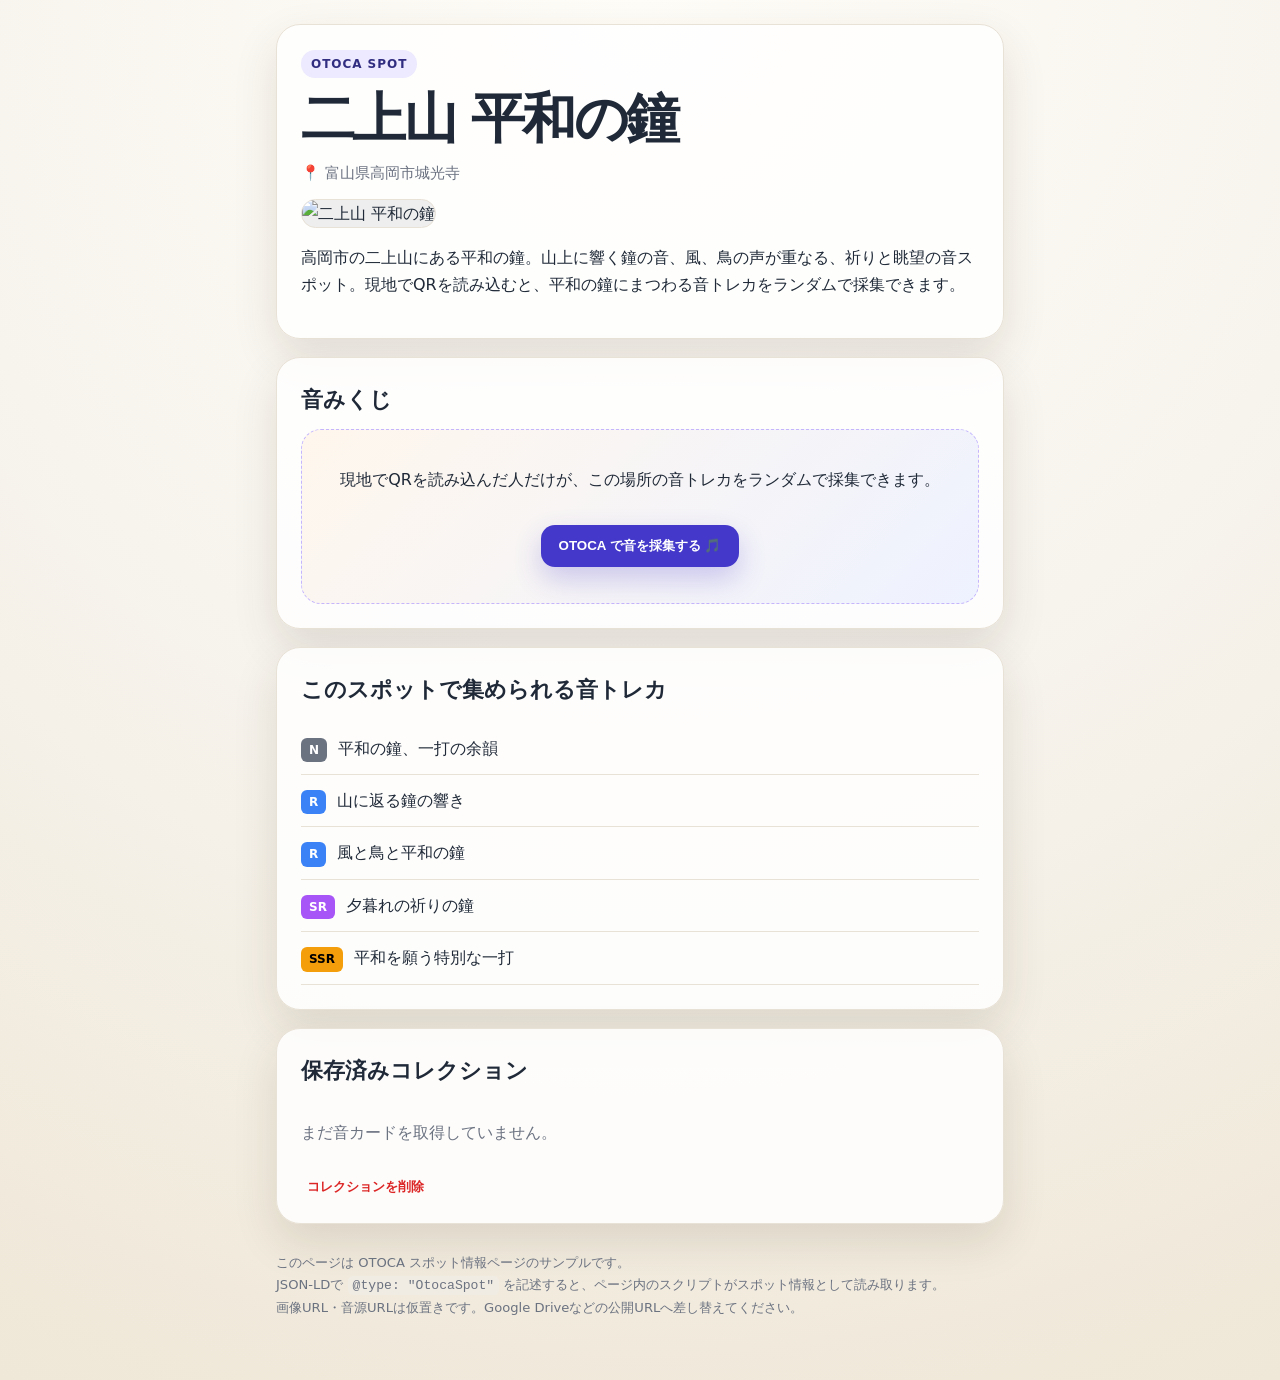
==== spots/heiwa-no-kane.html @ a10f3573 "Add files via upload" ====
<!DOCTYPE html>
<html lang="ja">
<head>
<meta charset="UTF-8">
<meta name="viewport" content="width=device-width, initial-scale=1.0">
<title>二上山 平和の鐘 — OTOCA Spot</title>
<link rel="stylesheet" href="../style.css">

<script type="application/ld+json">
{
  "@context": "https://otoca.app/schema/v1",
  "@type": "OtocaSpot",
  "spotId": "toyama_futagamiyama_heiwa_no_kane",
  "name": "二上山 平和の鐘",
  "area": "富山県高岡市城光寺",
  "description": "高岡市の二上山にある平和の鐘。山上に響く鐘の音、風、鳥の声が重なる、祈りと眺望の音スポット。現地でQRを読み込むと、平和の鐘にまつわる音トレカをランダムで採集できます。",
  "imageUrl": "https://placehold.co/800x520/efe7d7/4338ca?text=Heiwa+no+Kane",
  "cards": [
    {
      "cardId": "heiwa_bell_main_tone",
      "title": "平和の鐘、一打の余韻",
      "rarity": "N",
      "description": "鐘を一度撞いたあと、二上山の空気に長く広がっていく基本の鐘音。",
      "audioUrl": "https://www.soundjay.com/buttons/sounds/beep-07a.mp3",
      "imageUrl": "https://placehold.co/720x960/ebe7df/6b7280?text=N+Heiwa+Bell",
      "dropRate": 0.50
    },
    {
      "cardId": "heiwa_bell_mountain_echo",
      "title": "山に返る鐘の響き",
      "rarity": "R",
      "description": "山上から周囲へ反射しながら広がる、奥行きのある鐘の響き。",
      "audioUrl": "https://www.soundjay.com/buttons/sounds/beep-09.mp3",
      "imageUrl": "https://placehold.co/720x960/eef2ff/3b82f6?text=R+Mountain+Echo",
      "dropRate": 0.28
    },
    {
      "cardId": "heiwa_bell_wind_and_birds",
      "title": "風と鳥と平和の鐘",
      "rarity": "R",
      "description": "鐘の余韻に、二上山の風や鳥の声が重なる自然音カード。",
      "audioUrl": "https://www.soundjay.com/buttons/sounds/beep-10.mp3",
      "imageUrl": "https://placehold.co/720x960/ecfdf5/3b82f6?text=R+Wind+and+Birds",
      "dropRate": 0.15
    },
    {
      "cardId": "heiwa_bell_sunset_resonance",
      "title": "夕暮れの祈りの鐘",
      "rarity": "SR",
      "description": "夕方の静けさの中で鳴る、限定感のある平和の鐘の音。",
      "audioUrl": "https://www.soundjay.com/buttons/sounds/beep-29.mp3",
      "imageUrl": "https://placehold.co/720x960/f5f3ff/a855f7?text=SR+Sunset+Bell",
      "dropRate": 0.06
    },
    {
      "cardId": "heiwa_bell_ceremony_secret",
      "title": "平和を願う特別な一打",
      "rarity": "SSR",
      "description": "イベントや特別な日にだけ出現する、祈りの雰囲気を含んだシークレット音。",
      "audioUrl": "https://www.soundjay.com/buttons/sounds/beep-29.mp3",
      "imageUrl": "https://placehold.co/720x960/fffbeb/f59e0b?text=SSR+Special+Bell",
      "dropRate": 0.01
    }
  ]
}
</script>
</head>
<body>
  <main class="page">
    <section class="panel">
      <p class="badge">OTOCA SPOT</p>
      <h1 id="spotName">二上山 平和の鐘</h1>
      <p class="area" id="spotArea">📍 富山県高岡市城光寺</p>
      <img class="spot-image" id="spotImage" src="" alt="">
      <p id="spotDescription"></p>
    </section>

    <section class="panel">
      <h2>音みくじ</h2>
      <div class="draw-area">
        <p>現地でQRを読み込んだ人だけが、この場所の音トレカをランダムで採集できます。</p>
        <button class="otoca-link" type="button" id="drawButton">OTOCA で音を採集する 🎵</button>
        <div id="drawResult"></div>
      </div>
    </section>

    <section class="panel">
      <h2>このスポットで集められる音トレカ</h2>
      <ul class="card-list" id="cardList"></ul>
    </section>

    <section class="panel">
      <h2>保存済みコレクション</h2>
      <div id="collectionList" class="collection-list"></div>
      <button class="text-button" id="clearCollectionButton" type="button">コレクションを削除</button>
    </section>

    <p class="footer-note">
      このページは OTOCA スポット情報ページのサンプルです。<br>
      JSON-LDで <code>@type: "OtocaSpot"</code> を記述すると、ページ内のスクリプトがスポット情報として読み取ります。<br>
      画像URL・音源URLは仮置きです。Google Driveなどの公開URLへ差し替えてください。
    </p>
  </main>

  <script src="../app.js"></script>
  <script>
    renderSpotPage();
    renderCollectionList();
  </script>
</body>
</html>
---- style.css ----
:root {
  --bg: #f7f4ee;
  --card: #ffffff;
  --text: #1f2937;
  --muted: #6b7280;
  --primary: #4338ca;
  --primary-dark: #312e81;
  --line: #e8e1d6;
  --gold: #f59e0b;
  --shadow: 0 18px 45px rgba(61, 45, 18, 0.12);
}

* { box-sizing: border-box; }

body {
  margin: 0;
  font-family: system-ui, -apple-system, BlinkMacSystemFont, "Segoe UI", sans-serif;
  color: var(--text);
  background: radial-gradient(circle at top, #fffdf7 0%, var(--bg) 48%, #efe7d7 100%);
  line-height: 1.7;
}

.page {
  max-width: 760px;
  margin: 0 auto;
  padding: 24px 16px 48px;
}

.hero, .panel {
  background: rgba(255,255,255,0.86);
  border: 1px solid var(--line);
  border-radius: 24px;
  padding: 24px;
  box-shadow: var(--shadow);
  margin-bottom: 18px;
}

.badge {
  display: inline-block;
  margin: 0 0 12px;
  padding: 4px 10px;
  border-radius: 999px;
  background: #ede9fe;
  color: var(--primary-dark);
  font-weight: 800;
  font-size: 12px;
  letter-spacing: 0.08em;
}

h1 {
  margin: 0 0 12px;
  font-size: clamp(32px, 8vw, 54px);
  line-height: 1.08;
  letter-spacing: -0.05em;
}

h2 {
  margin: 0 0 10px;
  font-size: 1.35rem;
}

.lead, .muted {
  color: var(--muted);
}

.actions {
  display: flex;
  flex-wrap: wrap;
  gap: 12px;
  margin-top: 20px;
}

.button, .otoca-link {
  display: inline-block;
  border: 0;
  padding: 12px 18px;
  border-radius: 14px;
  background: var(--primary);
  color: white;
  text-decoration: none;
  font-weight: 800;
  cursor: pointer;
  box-shadow: 0 12px 28px rgba(67, 56, 202, 0.24);
}

.button.secondary {
  background: white;
  color: var(--primary);
  border: 1px solid #c7d2fe;
  box-shadow: none;
}

.spot-image, .card-image {
  width: 100%;
  border-radius: 18px;
  border: 1px solid var(--line);
  background: #eee;
  object-fit: cover;
}

.spot-image { max-height: 360px; }

.area {
  color: var(--muted);
  font-size: 0.95rem;
  margin: 0 0 12px;
}

.rarity {
  display: inline-block;
  padding: 2px 8px;
  border-radius: 6px;
  font-size: 0.75rem;
  font-weight: 900;
  color: white;
  margin-right: 6px;
}

.N { background: #6b7280; }
.R { background: #3b82f6; }
.SR { background: #a855f7; }
.SSR { background: #f59e0b; color: black; }

.card-list {
  list-style: none;
  padding: 0;
  margin: 14px 0 0;
}

.card-list li {
  padding: 12px 0;
  border-bottom: 1px solid var(--line);
}

.draw-area {
  display: grid;
  gap: 16px;
  place-items: center;
  padding: 20px;
  border: 1px dashed #c4b5fd;
  border-radius: 20px;
  background: linear-gradient(135deg, #fff7ed, #eef2ff);
  text-align: center;
}

.trading-card {
  width: min(100%, 360px);
  margin-top: 8px;
  padding: 14px;
  border-radius: 24px;
  background: linear-gradient(180deg, #ffffff, #faf7ef);
  border: 1px solid var(--line);
  box-shadow: 0 18px 35px rgba(0,0,0,0.12);
  text-align: left;
}

.trading-card h3 {
  margin: 10px 0 6px;
  font-size: 1.35rem;
  line-height: 1.25;
}

.trading-card audio {
  width: 100%;
  margin-top: 10px;
}

.collection-list {
  display: grid;
  gap: 10px;
  margin-top: 14px;
}

.collection-item {
  padding: 12px;
  border: 1px solid var(--line);
  border-radius: 14px;
  background: white;
}

.collection-item strong {
  display: block;
}

.text-button {
  margin-top: 14px;
  background: transparent;
  color: #dc2626;
  border: 0;
  cursor: pointer;
  font-weight: 700;
}

.footer-note {
  margin-top: 28px;
  color: var(--muted);
  font-size: 0.82rem;
}

code {
  background: #f1ece3;
  padding: 2px 5px;
  border-radius: 5px;
}
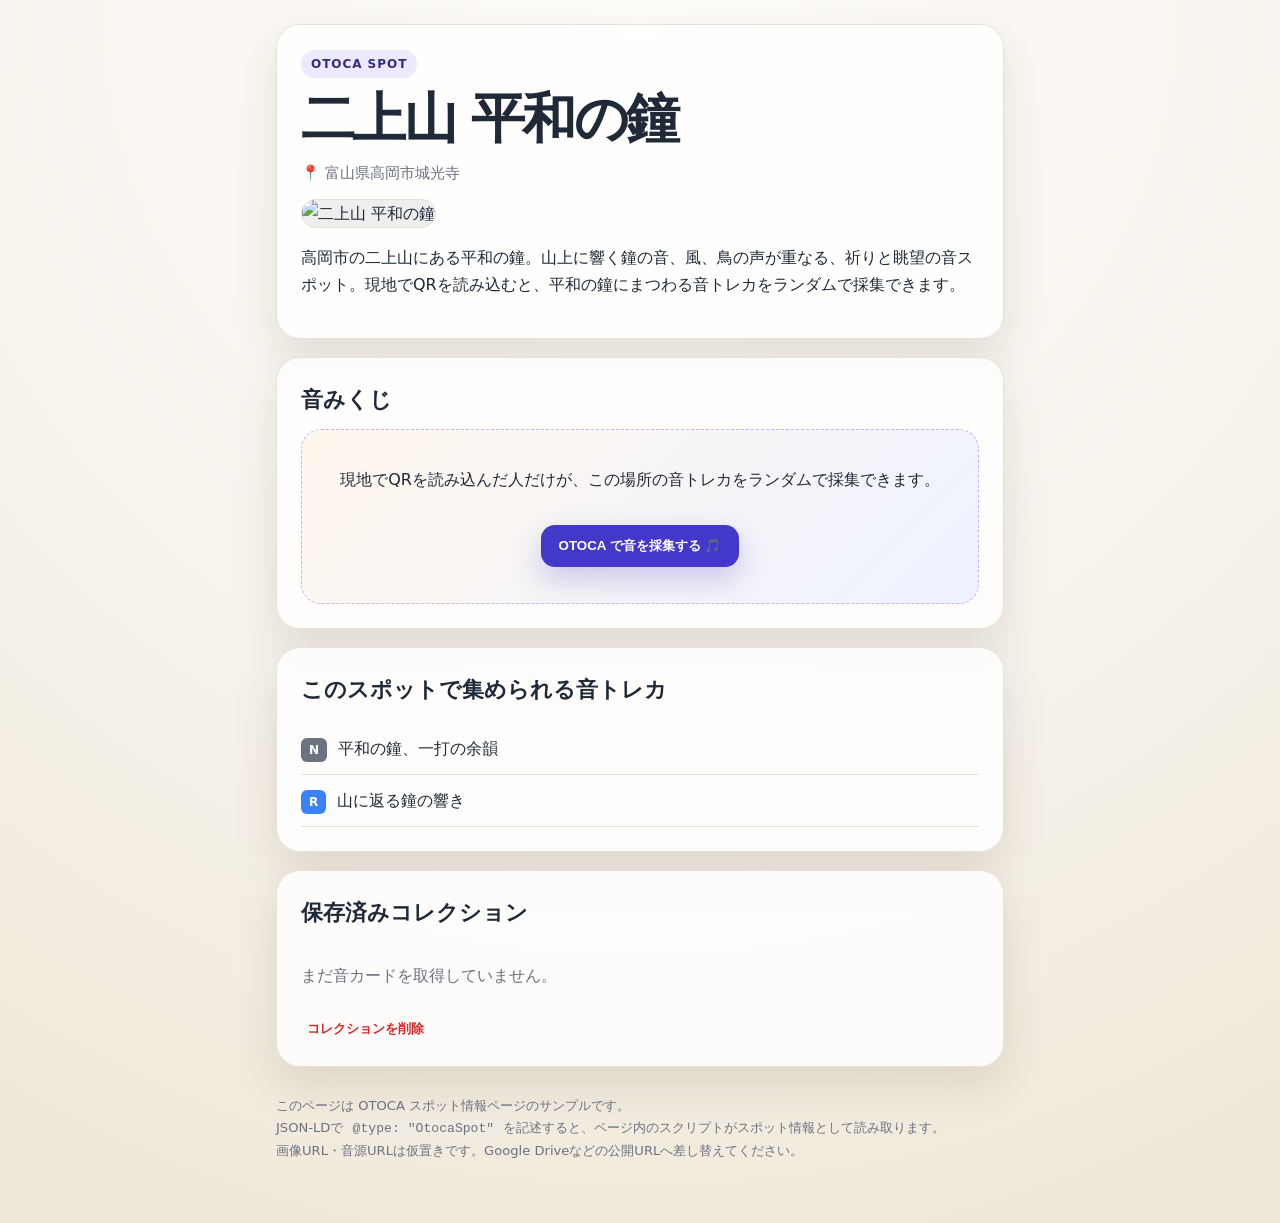
==== commit 86781577: "Update heiwa-no-kane.html" ====
--- a/spots/heiwa-no-kane.html
+++ b/spots/heiwa-no-kane.html
@@ -21,8 +21,8 @@
       "title": "平和の鐘、一打の余韻",
       "rarity": "N",
       "description": "鐘を一度撞いたあと、二上山の空気に長く広がっていく基本の鐘音。",
-      "audioUrl": "https://www.soundjay.com/buttons/sounds/beep-07a.mp3",
-      "imageUrl": "https://placehold.co/720x960/ebe7df/6b7280?text=N+Heiwa+Bell",
+      "audioUrl": "https://drive.google.com/file/d/1UFdRkVKizKpmKhuTlDAsxb8qiLquYAs-/view?usp=drive_link",
+      "imageUrl": "https://drive.google.com/file/d/1G4IKtfqMrkiZActpYGoMy18p9uTYhIhW/view?usp=drive_link",
       "dropRate": 0.50
     },
     {
@@ -30,36 +30,9 @@
       "title": "山に返る鐘の響き",
       "rarity": "R",
       "description": "山上から周囲へ反射しながら広がる、奥行きのある鐘の響き。",
-      "audioUrl": "https://www.soundjay.com/buttons/sounds/beep-09.mp3",
-      "imageUrl": "https://placehold.co/720x960/eef2ff/3b82f6?text=R+Mountain+Echo",
+      "audioUrl": "https://drive.google.com/file/d/1UFdRkVKizKpmKhuTlDAsxb8qiLquYAs-/view?usp=drive_link",
+      "imageUrl": "https://drive.google.com/file/d/1QkMrtGghyUMMrnXyXYelbr9C_uqhdkRJ/view?usp=drive_link",
       "dropRate": 0.28
-    },
-    {
-      "cardId": "heiwa_bell_wind_and_birds",
-      "title": "風と鳥と平和の鐘",
-      "rarity": "R",
-      "description": "鐘の余韻に、二上山の風や鳥の声が重なる自然音カード。",
-      "audioUrl": "https://www.soundjay.com/buttons/sounds/beep-10.mp3",
-      "imageUrl": "https://placehold.co/720x960/ecfdf5/3b82f6?text=R+Wind+and+Birds",
-      "dropRate": 0.15
-    },
-    {
-      "cardId": "heiwa_bell_sunset_resonance",
-      "title": "夕暮れの祈りの鐘",
-      "rarity": "SR",
-      "description": "夕方の静けさの中で鳴る、限定感のある平和の鐘の音。",
-      "audioUrl": "https://www.soundjay.com/buttons/sounds/beep-29.mp3",
-      "imageUrl": "https://placehold.co/720x960/f5f3ff/a855f7?text=SR+Sunset+Bell",
-      "dropRate": 0.06
-    },
-    {
-      "cardId": "heiwa_bell_ceremony_secret",
-      "title": "平和を願う特別な一打",
-      "rarity": "SSR",
-      "description": "イベントや特別な日にだけ出現する、祈りの雰囲気を含んだシークレット音。",
-      "audioUrl": "https://www.soundjay.com/buttons/sounds/beep-29.mp3",
-      "imageUrl": "https://placehold.co/720x960/fffbeb/f59e0b?text=SSR+Special+Bell",
-      "dropRate": 0.01
     }
   ]
 }
